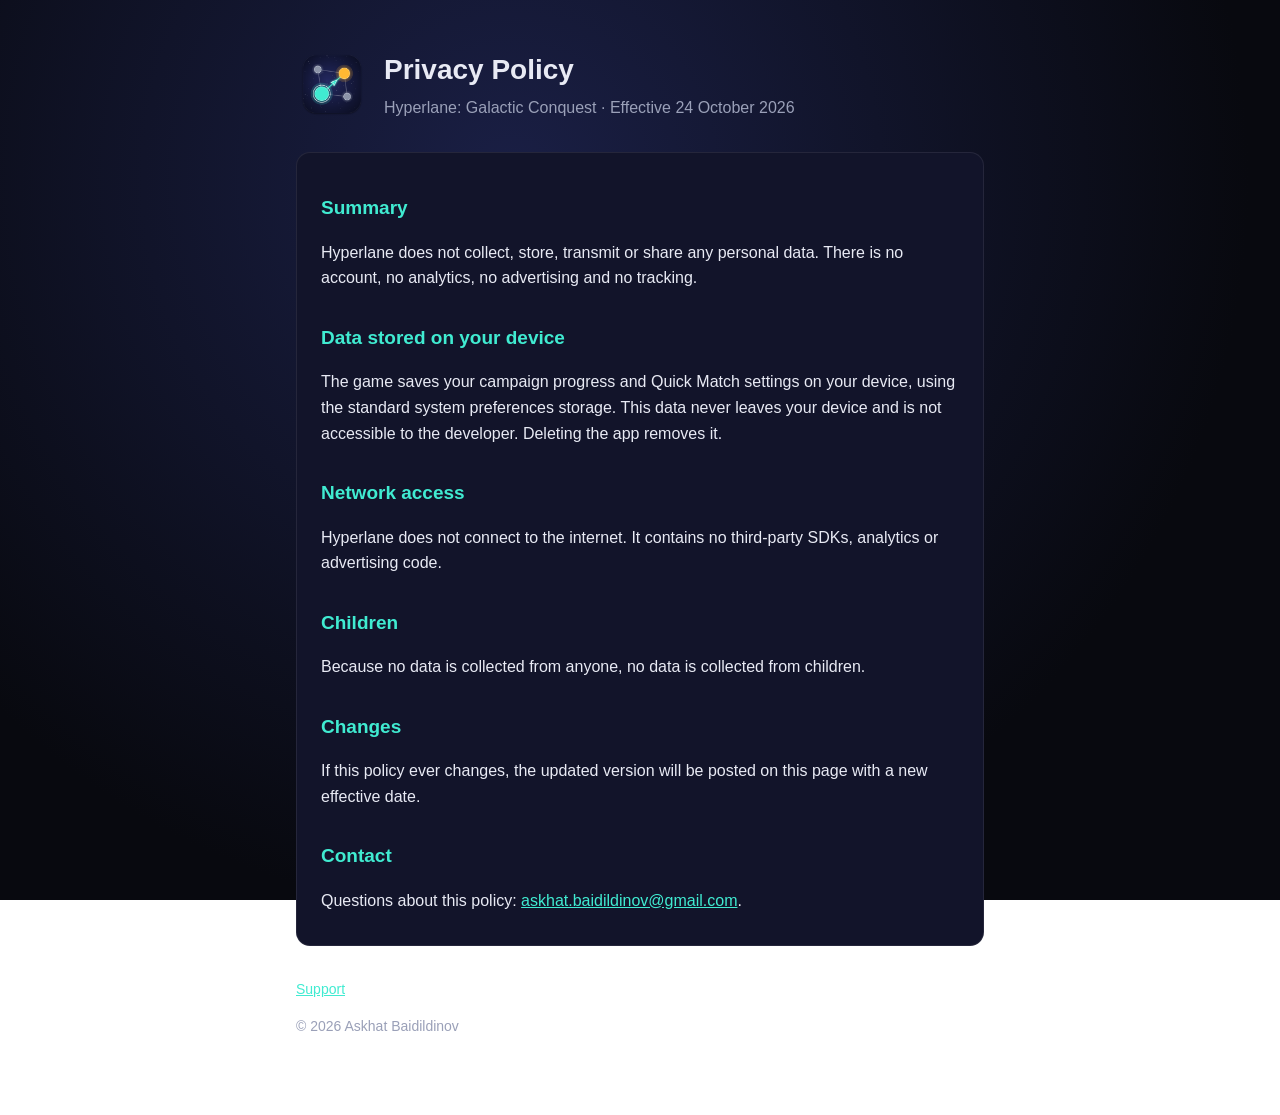
==== privacy.html @ 79053ac4 "Add Hyperlane support and privacy policy pages Co-Authored-By: Claude Opus 5.5 <noreply@anthropic.co" ====
<!doctype html>
<html lang="en">
<head>
<meta charset="utf-8">
<meta name="viewport" content="width=device-width, initial-scale=1">
<title>Hyperlane Privacy Policy</title>
<link rel="stylesheet" href="style.css">
</head>
<body>
<main>
<header>
  <img src="icon.png" alt="Hyperlane app icon">
  <div><h1>Privacy Policy</h1><p>Hyperlane: Galactic Conquest · Effective 24 October 2026</p></div>
</header>
<section>
<h2>Summary</h2>
<p>Hyperlane does not collect, store, transmit or share any personal data. There is no account, no analytics,
no advertising and no tracking.</p>

<h2>Data stored on your device</h2>
<p>The game saves your campaign progress and Quick Match settings on your device, using the standard system
preferences storage. This data never leaves your device and is not accessible to the developer. Deleting the app
removes it.</p>

<h2>Network access</h2>
<p>Hyperlane does not connect to the internet. It contains no third-party SDKs, analytics or advertising code.</p>

<h2>Children</h2>
<p>Because no data is collected from anyone, no data is collected from children.</p>

<h2>Changes</h2>
<p>If this policy ever changes, the updated version will be posted on this page with a new effective date.</p>

<h2>Contact</h2>
<p>Questions about this policy: <a href="mailto:askhat.baidildinov@gmail.com">askhat.baidildinov@gmail.com</a>.</p>
</section>
<footer><nav><a href="index.html">Support</a></nav><p>© 2026 Askhat Baidildinov</p></footer>
</main>
</body>
</html>
---- style.css ----
:root { --bg: #08090f; --panel: #12142a; --text: #e8eaf4; --muted: #9aa0b8; --accent: #40ebd1; }
* { box-sizing: border-box; }
body { margin: 0; background: radial-gradient(circle at 40% 20%, #1a1f45, var(--bg) 70%) fixed; color: var(--text);
  font: 16px/1.6 -apple-system, BlinkMacSystemFont, "Segoe UI", Helvetica, Arial, sans-serif; }
main { max-width: 720px; margin: 0 auto; padding: 48px 16px 64px; }
header { display: flex; align-items: center; gap: 16px; margin-bottom: 32px; }
header img { width: 72px; height: 72px; }
h1 { margin: 0; font-size: 28px; }
header p { margin: 2px 0 0; color: var(--muted); }
h2 { margin-top: 32px; font-size: 19px; color: var(--accent); }
section { background: var(--panel); border: 1px solid rgba(255,255,255,0.08); border-radius: 14px; padding: 8px 24px 16px; }
a { color: var(--accent); }
footer { margin-top: 32px; color: var(--muted); font-size: 14px; }
nav a { margin-right: 16px; }
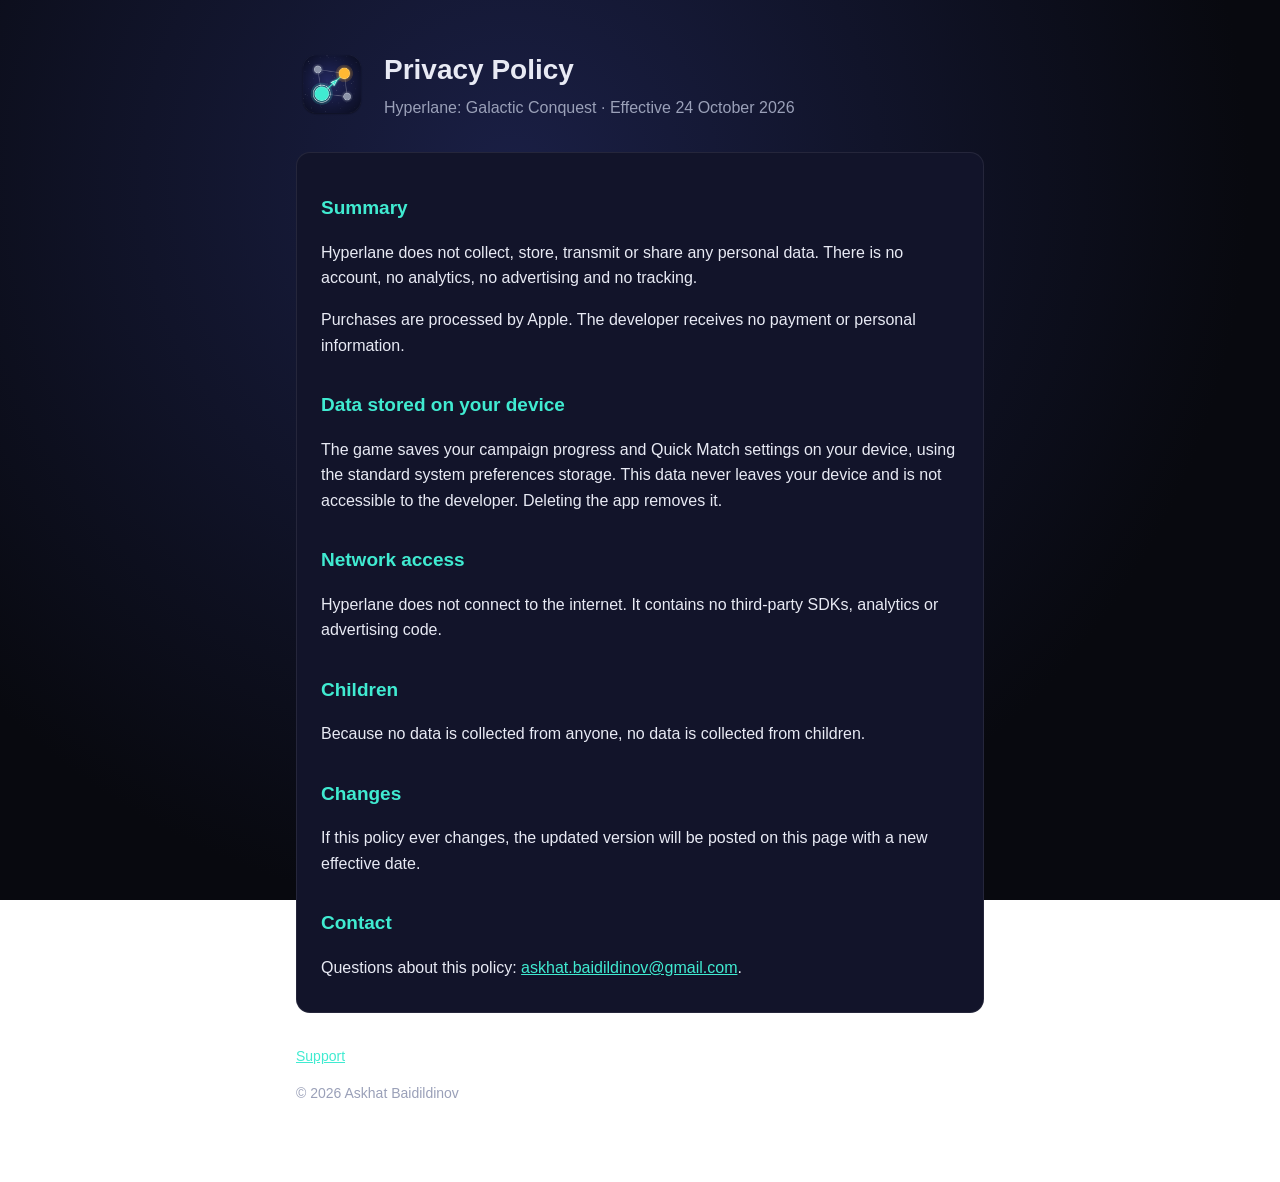
==== commit 5334aee5: "Describe the optional Full Campaign purchase Co-Authored-By: Claude Opus 5.5 <noreply@anthropic.com>" ====
--- a/privacy.html
+++ b/privacy.html
@@ -16,6 +16,7 @@
 <h2>Summary</h2>
 <p>Hyperlane does not collect, store, transmit or share any personal data. There is no account, no analytics,
 no advertising and no tracking.</p>
+<p>Purchases are processed by Apple. The developer receives no payment or personal information.</p>
 
 <h2>Data stored on your device</h2>
 <p>The game saves your campaign progress and Quick Match settings on your device, using the standard system
